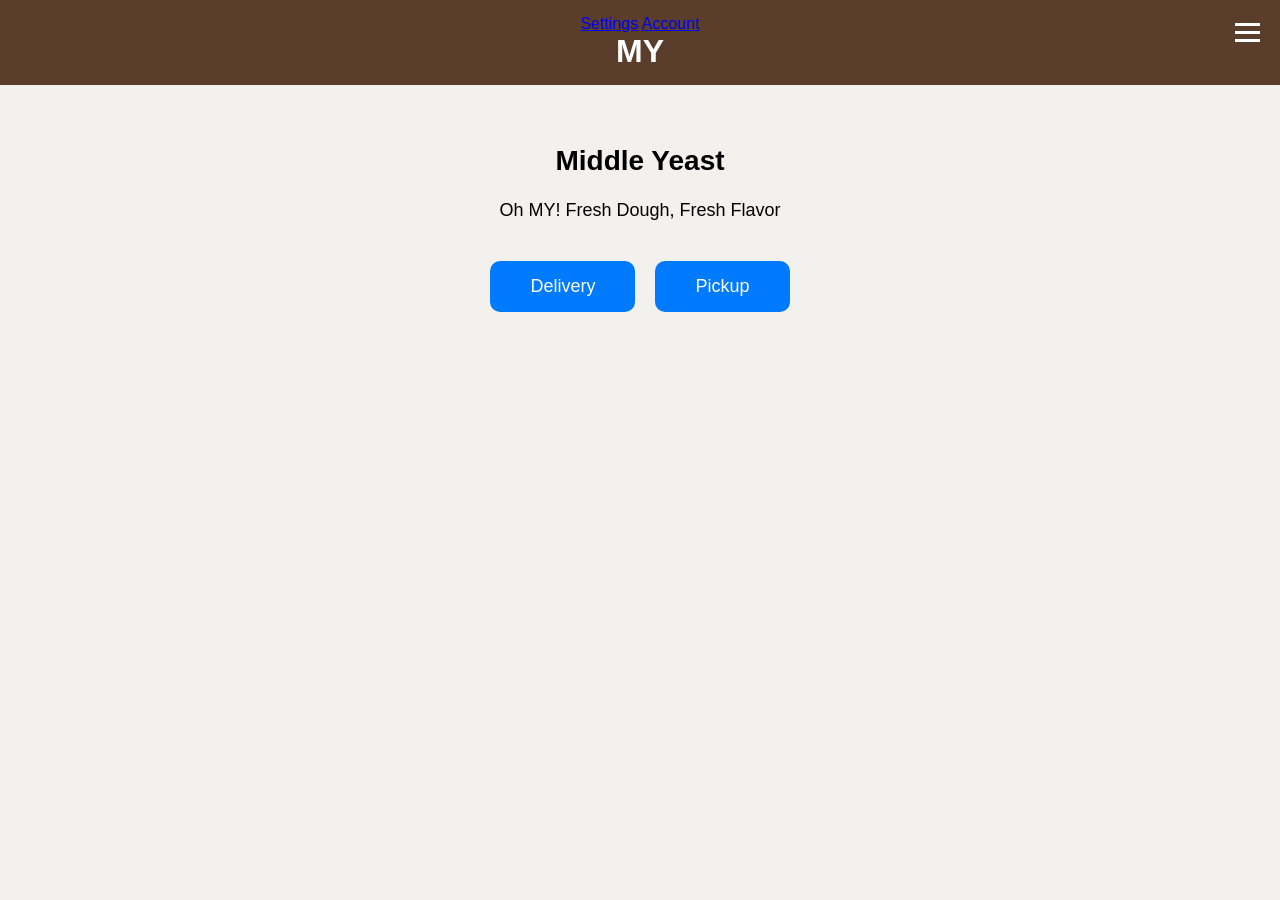
==== index.html @ b3fbe3a3 "Add navigation links for login, signup, and support" ====
<!DOCTYPE html>
<html>
<head>
  <title>MY</title>
  <link rel="stylesheet" href="style.css">
</head>
<body>

<header class="navbar">
  <div class="nav-left">
    <a href="#">Settings</a>
    <a href="#">Account</a>
  </div>

  <div class="nav-center">
    <h1>MY</h1>
  </div>

  <div class="nav-right">
    <div class="menu-icon" onclick="toggleMenu()">
      <div></div>
      <div></div>
      <div></div>
    </div>

    <div class="dropdown-menu" id="dropdownMenu">
      <a href="#">Customer Service</a>
      <a href="#">Log in</a>
      <a href="#">Sign up</a>
      <a href="#">Support</a>
      <a href="#">About</a>
    </div>
  </div>
</header>

<section class="hero">
  <h2>Middle Yeast</h2>
  <p>Oh MY! Fresh Dough, Fresh Flavor</p>

  <div class="order-options">
    <button class="blue-btn">Delivery</button>

    <div class="pickup-container">
      <button class="blue-btn" onclick="togglePickup()">Pickup</button>

      <div class="pickup-dropdown" id="pickupDropdown">
        <button onclick="showNow()">Now</button>
        <button onclick="showLater()">Later</button>

        <div id="calendarContainer" style="display:none;">
          <input type="date" id="datePicker">
        </div>
      </div>
    </div>
  </div>
</section>

<script src="script.js"></script>
</body>
</html>
---- style.css ----
body {
  margin: 0;
  font-family: Arial, sans-serif;
  background-color: #f3f1ee;
  text-align: center;
}

/* ===== NAVBAR ===== */
.navbar {
  background-color: #5a3e2b;
  color: white;
  padding: 15px;
  position: relative;
}

.nav-center h1 {
  margin: 0;
}

/* Hamburger */
.menu-icon {
  position: absolute;
  right: 20px;
  top: 18px;
  cursor: pointer;
}

.menu-icon div {
  width: 25px;
  height: 3px;
  background-color: white;
  margin: 5px 0;
}

/* Dropdown */
.dropdown-menu {
  display: none;
  position: absolute;
  right: 20px;
  top: 55px;
  background: white;
  border-radius: 8px;
  box-shadow: 0 4px 8px rgba(0,0,0,0.2);
  overflow: hidden;
}

.dropdown-menu a {
  display: block;
  padding: 10px 20px;
  text-decoration: none;
  color: black;
}

.dropdown-menu a:hover {
  background: #f0f0f0;
}

/* ===== HERO ===== */
.hero {
  margin-top: 60px;
}

.hero h2 {
  font-size: 28px;
}

.hero p {
  font-size: 18px;
  margin-bottom: 40px;
}

/* ===== BUTTONS ===== */
.order-options {
  display: flex;
  justify-content: center;
  gap: 20px;
}

.blue-btn {
  background-color: #007BFF;
  color: white;
  padding: 15px 40px;
  border: none;
  border-radius: 10px;
  font-size: 18px;
  cursor: pointer;
}

.blue-btn:hover {
  background-color: #0056b3;
}

/* Pickup Dropdown */
.pickup-container {
  position: relative;
}

.pickup-dropdown {
  display: none;
  position: absolute;
  top: 60px;
  background: white;
  padding: 10px;
  border-radius: 10px;
  box-shadow: 0 4px 10px rgba(0,0,0,0.2);
}

.pickup-dropdown button {
  display: block;
  width: 100%;
  margin-bottom: 5px;
  padding: 8px;
  border: none;
  background: #eee;
  border-radius: 6px;
  cursor: pointer;
}
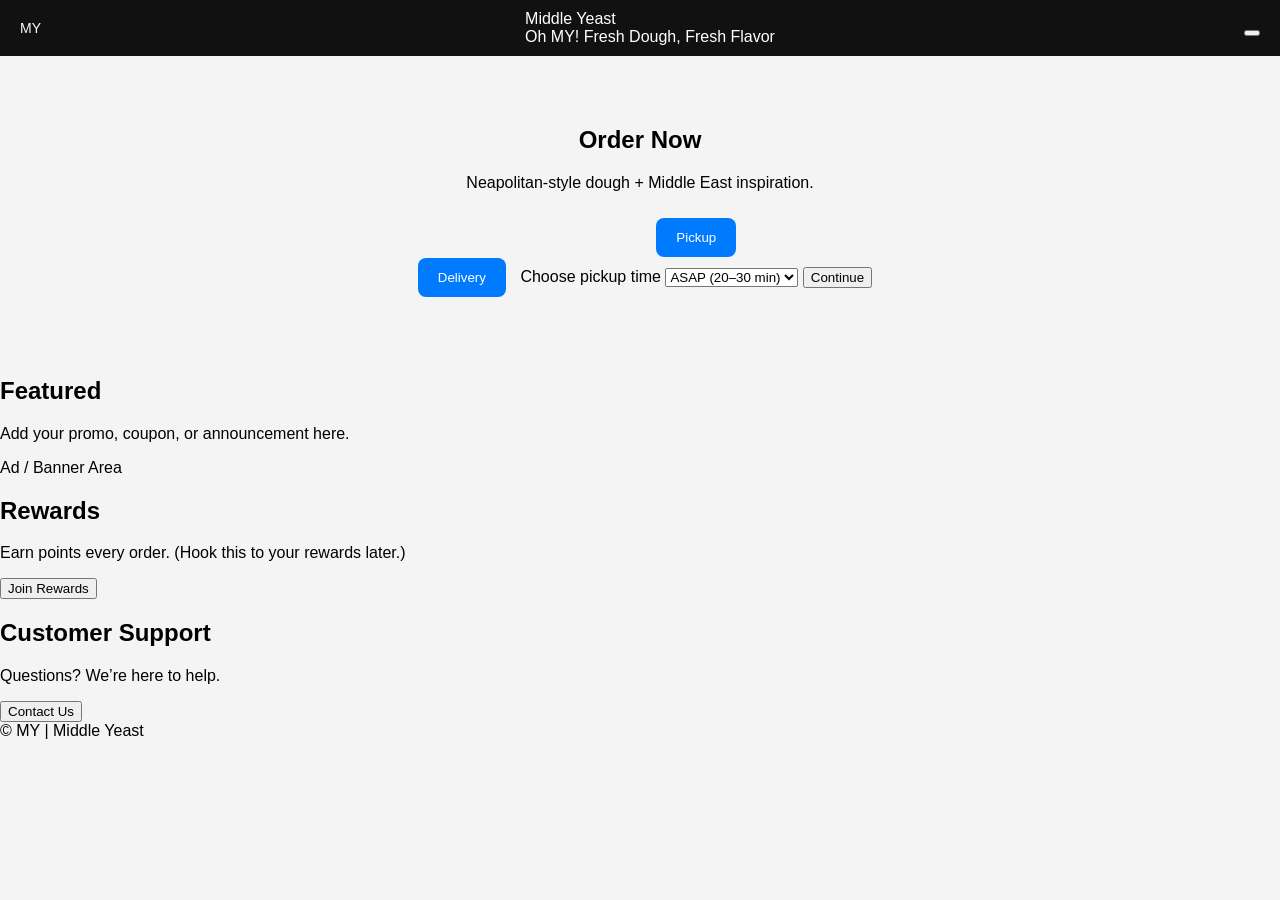
==== commit 0de95879: "Update index.html structure and content" ====
--- a/index.html
+++ b/index.html
@@ -1,59 +1,92 @@
 <!DOCTYPE html>
-<html>
+<html lang="en">
 <head>
-  <title>MY</title>
-  <link rel="stylesheet" href="style.css">
+  <meta charset="UTF-8" />
+  <meta name="viewport" content="width=device-width, initial-scale=1.0"/>
+  <title>MY | Middle Yeast</title>
+  <link rel="stylesheet" href="style.css" />
 </head>
 <body>
 
 <header class="navbar">
   <div class="nav-left">
-    <a href="#">Settings</a>
-    <a href="#">Account</a>
+    <a class="brand" href="#">
+      <span class="brand-mark">MY</span>
+    </a>
   </div>
 
   <div class="nav-center">
-    <h1>MY</h1>
+    <div class="brand-title">Middle Yeast</div>
+    <div class="brand-tagline">Oh MY! Fresh Dough, Fresh Flavor</div>
   </div>
 
   <div class="nav-right">
-    <div class="menu-icon" onclick="toggleMenu()">
-      <div></div>
-      <div></div>
-      <div></div>
-    </div>
+    <button class="icon-btn" aria-label="Open menu" onclick="toggleMenu()">
+      <span class="bar"></span><span class="bar"></span><span class="bar"></span>
+    </button>
 
     <div class="dropdown-menu" id="dropdownMenu">
-      <a href="#">Customer Service</a>
-      <a href="#">Log in</a>
-      <a href="#">Sign up</a>
-      <a href="#">Support</a>
-      <a href="#">About</a>
+      <a href="#rewards" onclick="closeMenu()">Rewards</a>
+      <a href="#support" onclick="closeMenu()">Customer Support</a>
+      <a href="#ads" onclick="closeMenu()">Ads</a>
+      <a href="#careers" onclick="closeMenu()">Careers</a>
     </div>
   </div>
 </header>
 
-<section class="hero">
-  <h2>Middle Yeast</h2>
-  <p>Oh MY! Fresh Dough, Fresh Flavor</p>
+<main class="container">
+  <section class="hero">
+    <h1>Order Now</h1>
+    <p>Neapolitan-style dough + Middle East inspiration.</p>
 
-  <div class="order-options">
-    <button class="blue-btn">Delivery</button>
+    <div class="order-options">
+      <button class="blue-btn" type="button">Delivery</button>
 
-    <div class="pickup-container">
-      <button class="blue-btn" onclick="togglePickup()">Pickup</button>
+      <div class="pickup-container">
+        <button class="blue-btn" type="button" onclick="togglePickup()">Pickup</button>
 
-      <div class="pickup-dropdown" id="pickupDropdown">
-        <button onclick="showNow()">Now</button>
-        <button onclick="showLater()">Later</button>
+        <div class="pickup-panel" id="pickupPanel">
+          <label class="field">
+            <span>Choose pickup time</span>
+            <select>
+              <option>ASAP (20–30 min)</option>
+              <option>In 45 min</option>
+              <option>In 1 hour</option>
+            </select>
+          </label>
 
-        <div id="calendarContainer" style="display:none;">
-          <input type="date" id="datePicker">
+          <button class="dark-btn" type="button">Continue</button>
         </div>
       </div>
     </div>
-  </div>
-</section>
+  </section>
+
+  <section class="ad-section" id="ads">
+    <div class="card">
+      <h2>Featured</h2>
+      <p>Add your promo, coupon, or announcement here.</p>
+      <div class="ad-placeholder">Ad / Banner Area</div>
+    </div>
+  </section>
+
+  <section class="info-grid">
+    <div class="card" id="rewards">
+      <h2>Rewards</h2>
+      <p>Earn points every order. (Hook this to your rewards later.)</p>
+      <button class="outline-btn" type="button">Join Rewards</button>
+    </div>
+
+    <div class="card" id="support">
+      <h2>Customer Support</h2>
+      <p>Questions? We’re here to help.</p>
+      <button class="outline-btn" type="button">Contact Us</button>
+    </div>
+  </section>
+
+  <footer class="footer">
+    <div>© <span id="year"></span> MY | Middle Yeast</div>
+  </footer>
+</main>
 
 <script src="script.js"></script>
 </body>
--- a/style.css
+++ b/style.css
@@ -1,117 +1,88 @@
 body {
   margin: 0;
   font-family: Arial, sans-serif;
-  background-color: #f3f1ee;
-  text-align: center;
+  background: #f4f4f4;
 }
 
-/* ===== NAVBAR ===== */
 .navbar {
-  background-color: #5a3e2b;
+  display: flex;
+  align-items: center;
+  justify-content: space-between;
+  background: #111;
   color: white;
-  padding: 15px;
-  position: relative;
+  padding: 10px 20px;
+}
+
+.nav-left a {
+  color: white;
+  text-decoration: none;
+  margin-right: 15px;
+  font-size: 14px;
 }
 
 .nav-center h1 {
   margin: 0;
 }
 
-/* Hamburger */
 .menu-icon {
-  position: absolute;
-  right: 20px;
-  top: 18px;
+  width: 25px;
   cursor: pointer;
 }
 
 .menu-icon div {
-  width: 25px;
   height: 3px;
-  background-color: white;
+  background: white;
   margin: 5px 0;
+  border-radius: 2px;
 }
 
-/* Dropdown */
 .dropdown-menu {
   display: none;
   position: absolute;
-  right: 20px;
+  right: 10px;
   top: 55px;
   background: white;
   border-radius: 8px;
-  box-shadow: 0 4px 8px rgba(0,0,0,0.2);
   overflow: hidden;
+  box-shadow: 0 2px 10px rgba(0,0,0,0.2);
 }
 
 .dropdown-menu a {
   display: block;
-  padding: 10px 20px;
+  padding: 12px 16px;
   text-decoration: none;
   color: black;
 }
 
 .dropdown-menu a:hover {
-  background: #f0f0f0;
+  background: #eee;
 }
 
-/* ===== HERO ===== */
 .hero {
-  margin-top: 60px;
-}
-
-.hero h2 {
-  font-size: 28px;
-}
-
-.hero p {
-  font-size: 18px;
-  margin-bottom: 40px;
-}
-
-/* ===== BUTTONS ===== */
-.order-options {
-  display: flex;
-  justify-content: center;
-  gap: 20px;
+  text-align: center;
+  padding: 50px 20px;
 }
 
 .blue-btn {
-  background-color: #007BFF;
+  background: #007bff;
   color: white;
-  padding: 15px 40px;
   border: none;
-  border-radius: 10px;
-  font-size: 18px;
+  padding: 12px 20px;
+  margin: 10px;
+  border-radius: 8px;
   cursor: pointer;
 }
 
-.blue-btn:hover {
-  background-color: #0056b3;
-}
-
-/* Pickup Dropdown */
 .pickup-container {
+  display: inline-block;
   position: relative;
 }
 
 .pickup-dropdown {
   display: none;
   position: absolute;
-  top: 60px;
   background: white;
   padding: 10px;
-  border-radius: 10px;
-  box-shadow: 0 4px 10px rgba(0,0,0,0.2);
+  border-radius: 8px;
+  box-shadow: 0 2px 10px rgba(0,0,0,0.2);
 }
-
-.pickup-dropdown button {
-  display: block;
-  width: 100%;
-  margin-bottom: 5px;
-  padding: 8px;
-  border: none;
-  background: #eee;
-  border-radius: 6px;
-  cursor: pointer;
-}
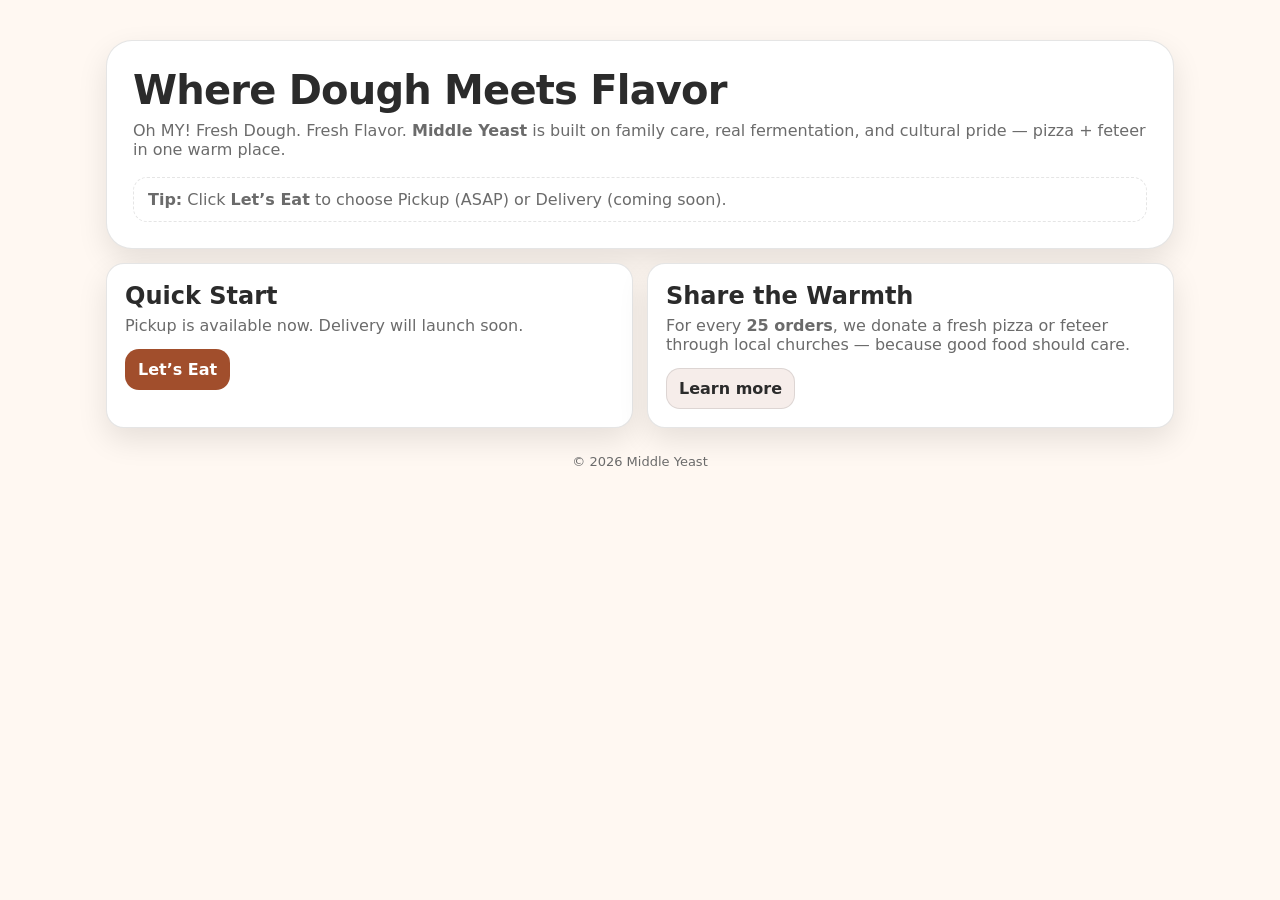
==== commit ddf2fa83: "Update title and restructure index.html layout" ====
--- a/index.html
+++ b/index.html
@@ -3,91 +3,39 @@
 <head>
   <meta charset="UTF-8" />
   <meta name="viewport" content="width=device-width, initial-scale=1.0"/>
-  <title>MY | Middle Yeast</title>
+  <title>Oh MY! | Middle Yeast</title>
   <link rel="stylesheet" href="style.css" />
+  <script src="site-config.js"></script>
 </head>
 <body>
+  <div id="siteHeader"></div>
 
-<header class="navbar">
-  <div class="nav-left">
-    <a class="brand" href="#">
-      <span class="brand-mark">MY</span>
-    </a>
-  </div>
+  <main class="container">
+    <section class="hero">
+      <h1>Where Dough Meets Flavor</h1>
+      <p>Oh MY! Fresh Dough. Fresh Flavor. <strong>Middle Yeast</strong> is built on family care, real fermentation, and cultural pride — pizza + feteer in one warm place.</p>
+      <div class="notice"><strong>Tip:</strong> Click <strong>Let’s Eat</strong> to choose Pickup (ASAP) or Delivery (coming soon).</div>
+    </section>
 
-  <div class="nav-center">
-    <div class="brand-title">Middle Yeast</div>
-    <div class="brand-tagline">Oh MY! Fresh Dough, Fresh Flavor</div>
-  </div>
+    <section class="cards">
+      <div class="card">
+        <h2>Quick Start</h2>
+        <p>Pickup is available now. Delivery will launch soon.</p>
+        <a class="btn primary" href="order.html">Let’s Eat</a>
+      </div>
 
-  <div class="nav-right">
-    <button class="icon-btn" aria-label="Open menu" onclick="toggleMenu()">
-      <span class="bar"></span><span class="bar"></span><span class="bar"></span>
-    </button>
+      <div class="card">
+        <h2>Share the Warmth</h2>
+        <p>For every <strong>25 orders</strong>, we donate a fresh pizza or feteer through local churches — because good food should care.</p>
+        <a class="btn" href="warmth.html">Learn more</a>
+      </div>
+    </section>
 
-    <div class="dropdown-menu" id="dropdownMenu">
-      <a href="#rewards" onclick="closeMenu()">Rewards</a>
-      <a href="#support" onclick="closeMenu()">Customer Support</a>
-      <a href="#ads" onclick="closeMenu()">Ads</a>
-      <a href="#careers" onclick="closeMenu()">Careers</a>
-    </div>
-  </div>
-</header>
+    <div class="footer">© <span id="year"></span> Middle Yeast</div>
+  </main>
 
-<main class="container">
-  <section class="hero">
-    <h1>Order Now</h1>
-    <p>Neapolitan-style dough + Middle East inspiration.</p>
-
-    <div class="order-options">
-      <button class="blue-btn" type="button">Delivery</button>
-
-      <div class="pickup-container">
-        <button class="blue-btn" type="button" onclick="togglePickup()">Pickup</button>
-
-        <div class="pickup-panel" id="pickupPanel">
-          <label class="field">
-            <span>Choose pickup time</span>
-            <select>
-              <option>ASAP (20–30 min)</option>
-              <option>In 45 min</option>
-              <option>In 1 hour</option>
-            </select>
-          </label>
-
-          <button class="dark-btn" type="button">Continue</button>
-        </div>
-      </div>
-    </div>
-  </section>
-
-  <section class="ad-section" id="ads">
-    <div class="card">
-      <h2>Featured</h2>
-      <p>Add your promo, coupon, or announcement here.</p>
-      <div class="ad-placeholder">Ad / Banner Area</div>
-    </div>
-  </section>
-
-  <section class="info-grid">
-    <div class="card" id="rewards">
-      <h2>Rewards</h2>
-      <p>Earn points every order. (Hook this to your rewards later.)</p>
-      <button class="outline-btn" type="button">Join Rewards</button>
-    </div>
-
-    <div class="card" id="support">
-      <h2>Customer Support</h2>
-      <p>Questions? We’re here to help.</p>
-      <button class="outline-btn" type="button">Contact Us</button>
-    </div>
-  </section>
-
-  <footer class="footer">
-    <div>© <span id="year"></span> MY | Middle Yeast</div>
-  </footer>
-</main>
-
-<script src="script.js"></script>
+  <script src="app.js"></script>
+  <script src="header.js"></script>
+  <script>document.getElementById("year").textContent = new Date().getFullYear();</script>
 </body>
 </html>
--- a/style.css
+++ b/style.css
@@ -1,88 +1,239 @@
-body {
-  margin: 0;
-  font-family: Arial, sans-serif;
-  background: #f4f4f4;
-}
-
-.navbar {
-  display: flex;
-  align-items: center;
-  justify-content: space-between;
-  background: #111;
+:root{
+  --bg:#FFF8F2;
+  --brand:#A14E2C;
+  --text:#2B2B2B;
+  --muted:#6B6B6B;
+  --border:rgba(43,43,43,0.12);
+  --shadow: 0 12px 30px rgba(0,0,0,0.10);
+  --radius: 18px;
+}
+
+*{ box-sizing:border-box; }
+body{
+  margin:0;
+  font-family: system-ui, -apple-system, Segoe UI, Roboto, Arial, sans-serif;
+  background: var(--bg);
+  color: var(--text);
+}
+a{ color:inherit; text-decoration:none; }
+
+.container{
+  max-width: 1100px;
+  margin: 0 auto;
+  padding: 22px 16px 60px;
+}
+
+/* ===== Header ===== */
+.header{
+  position: sticky;
+  top: 0;
+  z-index: 50;
+  background: color-mix(in srgb, var(--bg) 86%, white 14%);
+  border-bottom: 1px solid var(--border);
+  backdrop-filter: blur(10px);
+}
+
+.header-inner{
+  display:flex;
+  align-items:center;
+  justify-content:space-between;
+  gap: 14px;
+  max-width: 1100px;
+  margin: 0 auto;
+  padding: 10px 16px;
+}
+
+.brand-left{ display:flex; align-items:center; gap: 12px; min-width: 180px; }
+.logo-wrap{
+  width: 54px; height: 54px;
+  border-radius: 16px;
+  overflow:hidden;
+  border: 1px solid var(--border);
+  background: white;
+  box-shadow: var(--shadow);
+}
+.logo-wrap img{ width:100%; height:100%; object-fit: cover; display:block; }
+
+.brand-center{ text-align:center; line-height:1.05; flex: 1; padding: 2px 6px; }
+
+.brand-name{
+  font-weight: 900;
+  font-size: 28px;
+  color: var(--brand);
+  letter-spacing: -0.4px;
+}
+.brand-slogan{
+  margin-top: 4px;
+  font-weight: 650;
+  font-size: 14px;
+  color: var(--text);
+  letter-spacing: 0.3px;
+}
+.business-name{
+  margin-top: 3px;
+  font-size: 12px;
+  color: var(--muted);
+  letter-spacing: 0.5px;
+}
+
+.brand-right{
+  display:flex;
+  align-items:center;
+  gap: 10px;
+  min-width: 180px;
+  justify-content:flex-end;
+}
+
+.icon-btn{
+  width: 44px; height: 44px;
+  border-radius: 14px;
+  border: 1px solid var(--border);
+  background: white;
+  box-shadow: var(--shadow);
+  cursor:pointer;
+  display:flex;
+  align-items:center;
+  justify-content:center;
+  position:relative;
+  transition: transform 160ms ease, box-shadow 160ms ease;
+}
+.icon-btn:hover{ transform: translateY(-1px); box-shadow: 0 14px 34px rgba(0,0,0,0.12); }
+.icon-btn:active{ transform: translateY(0px) scale(0.98); }
+
+.cart-badge{
+  position:absolute;
+  top:-6px; right:-6px;
+  min-width: 18px; height: 18px;
+  padding: 0 5px;
+  border-radius: 999px;
+  background: var(--brand);
   color: white;
-  padding: 10px 20px;
-}
-
-.nav-left a {
+  font-size: 11px;
+  font-weight: 900;
+  display:flex;
+  align-items:center;
+  justify-content:center;
+  border: 2px solid var(--bg);
+}
+
+.order-btn{
+  border: none;
+  cursor:pointer;
+  padding: 12px 14px;
+  border-radius: 999px;
+  background: var(--brand);
   color: white;
-  text-decoration: none;
-  margin-right: 15px;
-  font-size: 14px;
-}
-
-.nav-center h1 {
-  margin: 0;
-}
-
-.menu-icon {
-  width: 25px;
-  cursor: pointer;
-}
-
-.menu-icon div {
-  height: 3px;
-  background: white;
-  margin: 5px 0;
-  border-radius: 2px;
-}
-
-.dropdown-menu {
-  display: none;
-  position: absolute;
-  right: 10px;
-  top: 55px;
-  background: white;
-  border-radius: 8px;
-  overflow: hidden;
-  box-shadow: 0 2px 10px rgba(0,0,0,0.2);
-}
-
-.dropdown-menu a {
-  display: block;
-  padding: 12px 16px;
-  text-decoration: none;
-  color: black;
-}
-
-.dropdown-menu a:hover {
-  background: #eee;
-}
-
-.hero {
-  text-align: center;
-  padding: 50px 20px;
-}
-
-.blue-btn {
-  background: #007bff;
-  color: white;
-  border: none;
-  padding: 12px 20px;
-  margin: 10px;
-  border-radius: 8px;
-  cursor: pointer;
-}
-
-.pickup-container {
-  display: inline-block;
+  font-weight: 900;
+  letter-spacing: 0.2px;
+  box-shadow: var(--shadow);
+  transition: transform 160ms ease, filter 160ms ease, box-shadow 160ms ease;
   position: relative;
 }
-
-.pickup-dropdown {
-  display: none;
-  position: absolute;
-  background: white;
-  padding: 10px;
-  border-radius: 8px;
-  box-shadow: 0 2px 10px rgba(0,0,0,0.2);
-}
+.order-btn:hover{ filter: brightness(0.96); transform: translateY(-1px); box-shadow: 0 16px 36px rgba(0,0,0,0.14); }
+.order-btn:active{ transform: translateY(0px) scale(0.99); }
+
+/* subtle glow */
+.order-btn::after{
+  content:"";
+  position:absolute;
+  inset:-2px;
+  border-radius: 999px;
+  background: radial-gradient(circle at 30% 30%, rgba(161,78,44,0.35), transparent 55%),
+              radial-gradient(circle at 70% 50%, rgba(161,78,44,0.22), transparent 60%);
+  opacity: 0;
+  transition: opacity 180ms ease;
+  pointer-events:none;
+}
+.order-btn:hover::after{ opacity: 1; }
+
+.hamburger{ display:flex; flex-direction:column; gap: 4px; }
+.hamburger span{ width: 18px; height: 2px; background: var(--text); border-radius: 2px; }
+
+/* dropdown */
+.dropdown{ position: relative; }
+.dropdown-menu{
+  position:absolute;
+  right:0;
+  top: 54px;
+  width: 240px;
+  background: white;
+  border: 1px solid var(--border);
+  border-radius: 16px;
+  box-shadow: var(--shadow);
+  padding: 8px;
+  display:none;
+}
+.dropdown-menu.show{ display:block; }
+.dropdown-menu a{
+  display:block;
+  padding: 10px 12px;
+  border-radius: 12px;
+  font-weight: 700;
+}
+.dropdown-menu a:hover{
+  background: color-mix(in srgb, var(--brand) 12%, white 88%);
+}
+
+/* ===== Sections ===== */
+.hero{
+  margin-top: 18px;
+  padding: 26px;
+  border: 1px solid var(--border);
+  border-radius: calc(var(--radius) + 8px);
+  background: white;
+  box-shadow: var(--shadow);
+}
+.hero h1{ margin: 0 0 8px; font-size: 40px; letter-spacing: -0.8px; }
+.hero p{ margin: 0 0 18px; color: var(--muted); }
+
+.cards{
+  margin-top: 14px;
+  display:grid;
+  grid-template-columns: repeat(2, minmax(0,1fr));
+  gap: 14px;
+}
+.card{
+  padding: 18px;
+  border: 1px solid var(--border);
+  border-radius: var(--radius);
+  background: white;
+  box-shadow: var(--shadow);
+}
+.card h2{ margin:0 0 6px; }
+.card p{ margin:0 0 14px; color: var(--muted); }
+.btn{
+  display:inline-flex;
+  align-items:center;
+  justify-content:center;
+  gap: 8px;
+  border: 1px solid var(--border);
+  background: color-mix(in srgb, var(--brand) 10%, white 90%);
+  font-weight: 900;
+  padding: 10px 12px;
+  border-radius: 14px;
+  cursor:pointer;
+}
+.btn.primary{ background: var(--brand); color:white; border-color: transparent; }
+.btn:hover{ filter: brightness(0.98); }
+
+.notice{
+  margin-top: 12px;
+  padding: 12px 14px;
+  border-radius: 14px;
+  border: 1px dashed var(--border);
+  color: var(--muted);
+}
+
+.footer{
+  margin-top: 26px;
+  text-align:center;
+  color: var(--muted);
+  font-size: 13px;
+}
+
+@media (max-width: 800px){
+  .brand-center{ text-align:left; }
+  .brand-name{ font-size: 24px; }
+  .brand-left, .brand-right{ min-width: auto; }
+  .cards{ grid-template-columns: 1fr; }
+}
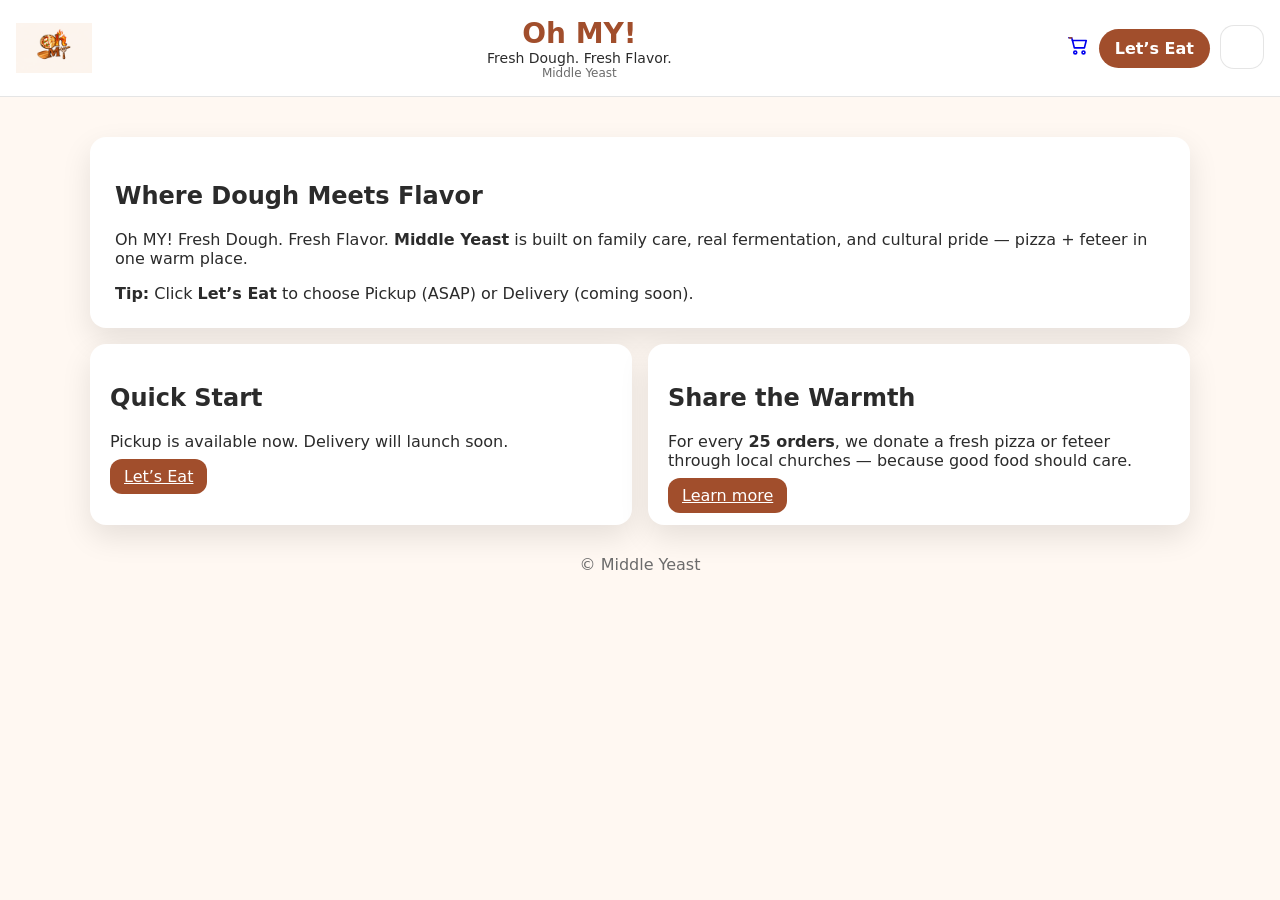
==== commit 36e30bd6: "Replace script tags and update year script" ====
--- a/index.html
+++ b/index.html
@@ -34,8 +34,8 @@
     <div class="footer">© <span id="year"></span> Middle Yeast</div>
   </main>
 
-  <script src="app.js"></script>
-  <script src="header.js"></script>
-  <script>document.getElementById("year").textContent = new Date().getFullYear();</script>
+<script src="site-config.js"></script>
+<script src="app.js"></script>
+<script src="header.js"></script>
 </body>
 </html>
--- a/style.css
+++ b/style.css
@@ -5,152 +5,136 @@
   --muted:#6B6B6B;
   --border:rgba(43,43,43,0.12);
   --shadow: 0 12px 30px rgba(0,0,0,0.10);
-  --radius: 18px;
 }
 
-*{ box-sizing:border-box; }
 body{
   margin:0;
-  font-family: system-ui, -apple-system, Segoe UI, Roboto, Arial, sans-serif;
+  font-family: system-ui, Segoe UI, Arial, sans-serif;
   background: var(--bg);
   color: var(--text);
 }
-a{ color:inherit; text-decoration:none; }
 
 .container{
   max-width: 1100px;
-  margin: 0 auto;
-  padding: 22px 16px 60px;
+  margin: auto;
+  padding: 20px;
 }
 
-/* ===== Header ===== */
+/* HEADER */
 .header{
   position: sticky;
-  top: 0;
-  z-index: 50;
-  background: color-mix(in srgb, var(--bg) 86%, white 14%);
-  border-bottom: 1px solid var(--border);
-  backdrop-filter: blur(10px);
+  top:0;
+  background: white;
+  border-bottom:1px solid var(--border);
 }
 
 .header-inner{
   display:flex;
   align-items:center;
   justify-content:space-between;
-  gap: 14px;
-  max-width: 1100px;
-  margin: 0 auto;
-  padding: 10px 16px;
+  padding:10px 16px;
 }
 
-.brand-left{ display:flex; align-items:center; gap: 12px; min-width: 180px; }
+/* LOGO (bigger + no frame) */
 .logo-wrap{
-  width: 54px; height: 54px;
-  border-radius: 16px;
-  overflow:hidden;
-  border: 1px solid var(--border);
-  background: white;
-  box-shadow: var(--shadow);
+  width: 76px;
+  height: 76px;
+  display:flex;
+  align-items:center;
+  justify-content:center;
 }
-.logo-wrap img{ width:100%; height:100%; object-fit: cover; display:block; }
 
-.brand-center{ text-align:center; line-height:1.05; flex: 1; padding: 2px 6px; }
+.logo-wrap img{
+  width:100%;
+  height:100%;
+  object-fit:contain;
+}
+
+/* BRAND TEXT */
+.brand-center{
+  text-align:center;
+  flex:1;
+}
 
 .brand-name{
-  font-weight: 900;
-  font-size: 28px;
-  color: var(--brand);
-  letter-spacing: -0.4px;
-}
-.brand-slogan{
-  margin-top: 4px;
-  font-weight: 650;
-  font-size: 14px;
-  color: var(--text);
-  letter-spacing: 0.3px;
-}
-.business-name{
-  margin-top: 3px;
-  font-size: 12px;
-  color: var(--muted);
-  letter-spacing: 0.5px;
+  font-size:28px;
+  font-weight:900;
+  color:var(--brand);
 }
 
+.brand-slogan{
+  font-size:14px;
+}
+
+.business-name{
+  font-size:12px;
+  color:var(--muted);
+}
+
+/* BUTTON */
+.order-btn{
+  background:var(--brand);
+  color:white;
+  padding:10px 16px;
+  border-radius:30px;
+  font-weight:bold;
+  border:none;
+  cursor:pointer;
+}
+
+/* HERO */
+.hero{
+  background:white;
+  padding:25px;
+  border-radius:16px;
+  box-shadow:var(--shadow);
+  margin-top:20px;
+}
+
+/* CARDS */
+.cards{
+  display:grid;
+  grid-template-columns:1fr 1fr;
+  gap:16px;
+  margin-top:16px;
+}
+
+.card{
+  background:white;
+  padding:20px;
+  border-radius:16px;
+  box-shadow:var(--shadow);
+}
+
+.btn{
+  background:var(--brand);
+  color:white;
+  padding:8px 14px;
+  border-radius:12px;
+  border:none;
+  cursor:pointer;
+}
+
+.footer{
+  text-align:center;
+  margin-top:30px;
+  color:var(--muted);
+}
+/* ===== RIGHT SIDE HEADER FIX + DROPDOWN MENU ===== */
+
+/* Make the right side align nicely */
 .brand-right{
   display:flex;
   align-items:center;
   gap: 10px;
-  min-width: 180px;
   justify-content:flex-end;
 }
 
-.icon-btn{
-  width: 44px; height: 44px;
-  border-radius: 14px;
-  border: 1px solid var(--border);
-  background: white;
-  box-shadow: var(--shadow);
-  cursor:pointer;
-  display:flex;
-  align-items:center;
-  justify-content:center;
-  position:relative;
-  transition: transform 160ms ease, box-shadow 160ms ease;
-}
-.icon-btn:hover{ transform: translateY(-1px); box-shadow: 0 14px 34px rgba(0,0,0,0.12); }
-.icon-btn:active{ transform: translateY(0px) scale(0.98); }
-
-.cart-badge{
-  position:absolute;
-  top:-6px; right:-6px;
-  min-width: 18px; height: 18px;
-  padding: 0 5px;
-  border-radius: 999px;
-  background: var(--brand);
-  color: white;
-  font-size: 11px;
-  font-weight: 900;
-  display:flex;
-  align-items:center;
-  justify-content:center;
-  border: 2px solid var(--bg);
+/* Hide the dropdown links until menu button is clicked */
+.dropdown{
+  position: relative;
 }
 
-.order-btn{
-  border: none;
-  cursor:pointer;
-  padding: 12px 14px;
-  border-radius: 999px;
-  background: var(--brand);
-  color: white;
-  font-weight: 900;
-  letter-spacing: 0.2px;
-  box-shadow: var(--shadow);
-  transition: transform 160ms ease, filter 160ms ease, box-shadow 160ms ease;
-  position: relative;
-}
-.order-btn:hover{ filter: brightness(0.96); transform: translateY(-1px); box-shadow: 0 16px 36px rgba(0,0,0,0.14); }
-.order-btn:active{ transform: translateY(0px) scale(0.99); }
-
-/* subtle glow */
-.order-btn::after{
-  content:"";
-  position:absolute;
-  inset:-2px;
-  border-radius: 999px;
-  background: radial-gradient(circle at 30% 30%, rgba(161,78,44,0.35), transparent 55%),
-              radial-gradient(circle at 70% 50%, rgba(161,78,44,0.22), transparent 60%);
-  opacity: 0;
-  transition: opacity 180ms ease;
-  pointer-events:none;
-}
-.order-btn:hover::after{ opacity: 1; }
-
-.hamburger{ display:flex; flex-direction:column; gap: 4px; }
-.hamburger span{ width: 18px; height: 2px; background: var(--text); border-radius: 2px; }
-
-/* dropdown */
-.dropdown{ position: relative; }
 .dropdown-menu{
   position:absolute;
   right:0;
@@ -161,79 +145,38 @@
   border-radius: 16px;
   box-shadow: var(--shadow);
   padding: 8px;
-  display:none;
+  display:none;             /* ✅ hides links */
+  z-index: 999;
 }
-.dropdown-menu.show{ display:block; }
+
+.dropdown-menu.show{
+  display:block;            /* ✅ shows when clicked */
+}
+
 .dropdown-menu a{
   display:block;
   padding: 10px 12px;
   border-radius: 12px;
   font-weight: 700;
-}
-.dropdown-menu a:hover{
-  background: color-mix(in srgb, var(--brand) 12%, white 88%);
+  text-decoration:none;
+  color: var(--text);
 }
 
-/* ===== Sections ===== */
-.hero{
-  margin-top: 18px;
-  padding: 26px;
+.dropdown-menu a:hover{
+  background: rgba(161,78,44,0.12);
+}
+
+/* Style the menu icon button */
+#menuBtn{
   border: 1px solid var(--border);
-  border-radius: calc(var(--radius) + 8px);
   background: white;
-  box-shadow: var(--shadow);
-}
-.hero h1{ margin: 0 0 8px; font-size: 40px; letter-spacing: -0.8px; }
-.hero p{ margin: 0 0 18px; color: var(--muted); }
-
-.cards{
-  margin-top: 14px;
-  display:grid;
-  grid-template-columns: repeat(2, minmax(0,1fr));
-  gap: 14px;
-}
-.card{
-  padding: 18px;
-  border: 1px solid var(--border);
-  border-radius: var(--radius);
-  background: white;
-  box-shadow: var(--shadow);
-}
-.card h2{ margin:0 0 6px; }
-.card p{ margin:0 0 14px; color: var(--muted); }
-.btn{
-  display:inline-flex;
-  align-items:center;
-  justify-content:center;
-  gap: 8px;
-  border: 1px solid var(--border);
-  background: color-mix(in srgb, var(--brand) 10%, white 90%);
-  font-weight: 900;
-  padding: 10px 12px;
   border-radius: 14px;
+  width: 44px;
+  height: 44px;
   cursor:pointer;
 }
-.btn.primary{ background: var(--brand); color:white; border-color: transparent; }
-.btn:hover{ filter: brightness(0.98); }
 
-.notice{
-  margin-top: 12px;
-  padding: 12px 14px;
-  border-radius: 14px;
-  border: 1px dashed var(--border);
-  color: var(--muted);
+/* Remove ugly default link underline in header area */
+.header a{
+  text-decoration:none;
 }
-
-.footer{
-  margin-top: 26px;
-  text-align:center;
-  color: var(--muted);
-  font-size: 13px;
-}
-
-@media (max-width: 800px){
-  .brand-center{ text-align:left; }
-  .brand-name{ font-size: 24px; }
-  .brand-left, .brand-right{ min-width: auto; }
-  .cards{ grid-template-columns: 1fr; }
-}
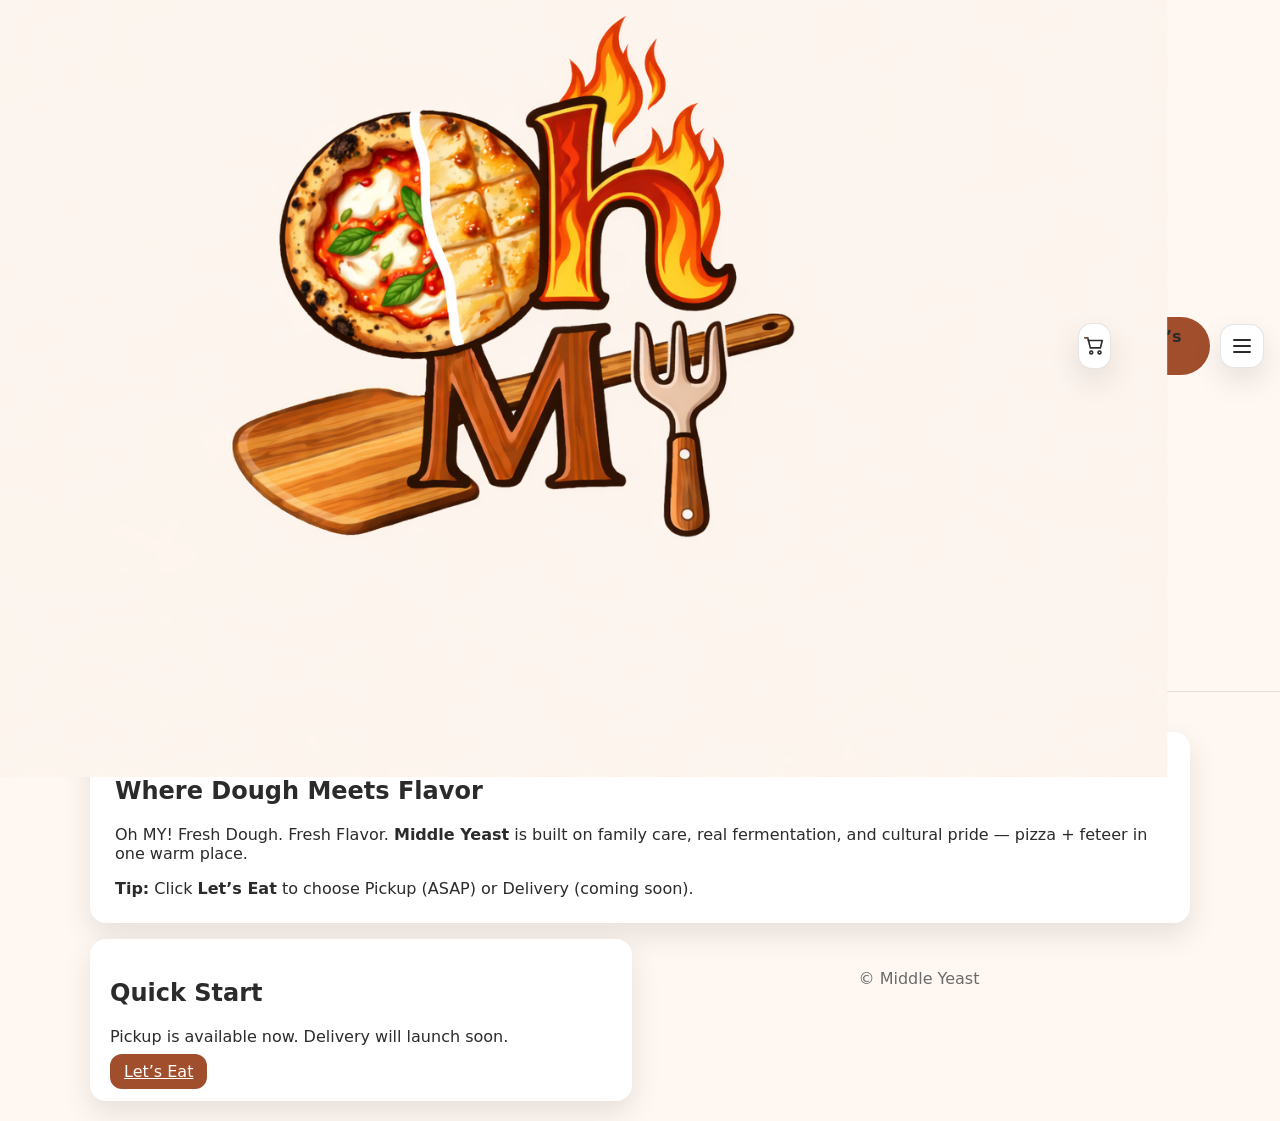
==== commit 8426a493: "Remove 'Share the Warmth' section from index.html Removed the 'Share the Warmth' section from the ma" ====
--- a/index.html
+++ b/index.html
@@ -23,14 +23,6 @@
         <p>Pickup is available now. Delivery will launch soon.</p>
         <a class="btn primary" href="order.html">Let’s Eat</a>
       </div>
-
-      <div class="card">
-        <h2>Share the Warmth</h2>
-        <p>For every <strong>25 orders</strong>, we donate a fresh pizza or feteer through local churches — because good food should care.</p>
-        <a class="btn" href="warmth.html">Learn more</a>
-      </div>
-    </section>
-
     <div class="footer">© <span id="year"></span> Middle Yeast</div>
   </main>
 
--- a/style.css
+++ b/style.css
@@ -22,9 +22,7 @@
 
 /* HEADER */
 .header{
-  position: sticky;
-  top:0;
-  background: white;
+  background: var(--bg);   /* ✅ match page background */
   border-bottom:1px solid var(--border);
 }
 
@@ -35,15 +33,13 @@
   padding:10px 16px;
 }
 
-/* LOGO (bigger + no frame) */
-.logo-wrap{
-  width: 76px;
-  height: 76px;
-  display:flex;
-  align-items:center;
-  justify-content:center;
-}
-
+.logo-wrap img{
+  width:100%;
+  height:100%;
+  object-fit: contain;
+  transform: scale(1.3);   /* ✅ zoom in to remove empty space */
+  transform-origin: center;
+}
 .logo-wrap img{
   width:100%;
   height:100%;
@@ -180,3 +176,60 @@
 .header a{
   text-decoration:none;
 }
+/* ===== ICON BUTTONS (Cart + Menu) ===== */
+.icon-btn{
+  width: 44px;
+  height: 44px;
+  border-radius: 14px;
+  border: 1px solid var(--border);
+  background: white;
+  cursor:pointer;
+  display:flex;
+  align-items:center;
+  justify-content:center;
+  position:relative;
+  box-shadow: var(--shadow);
+}
+
+.icon-btn:hover{
+  transform: translateY(-1px);
+}
+
+.hamburger{
+  display:flex;
+  flex-direction:column;
+  gap: 4px;
+}
+
+.hamburger span{
+  width: 18px;
+  height: 2px;
+  background: var(--text);
+  border-radius: 2px;
+  display:block;
+}
+
+/* Cart badge */
+.cart-badge{
+  position:absolute;
+  top:-6px;
+  right:-6px;
+  min-width: 18px;
+  height: 18px;
+  padding: 0 5px;
+  border-radius: 999px;
+  background: var(--brand);
+  color: white;
+  font-size: 11px;
+  font-weight: 900;
+  display:flex;
+  align-items:center;
+  justify-content:center;
+  border: 2px solid var(--bg);
+}
+
+/* Make header links not look like default blue */
+.header a{
+  color: inherit;
+  text-decoration:none;
+}
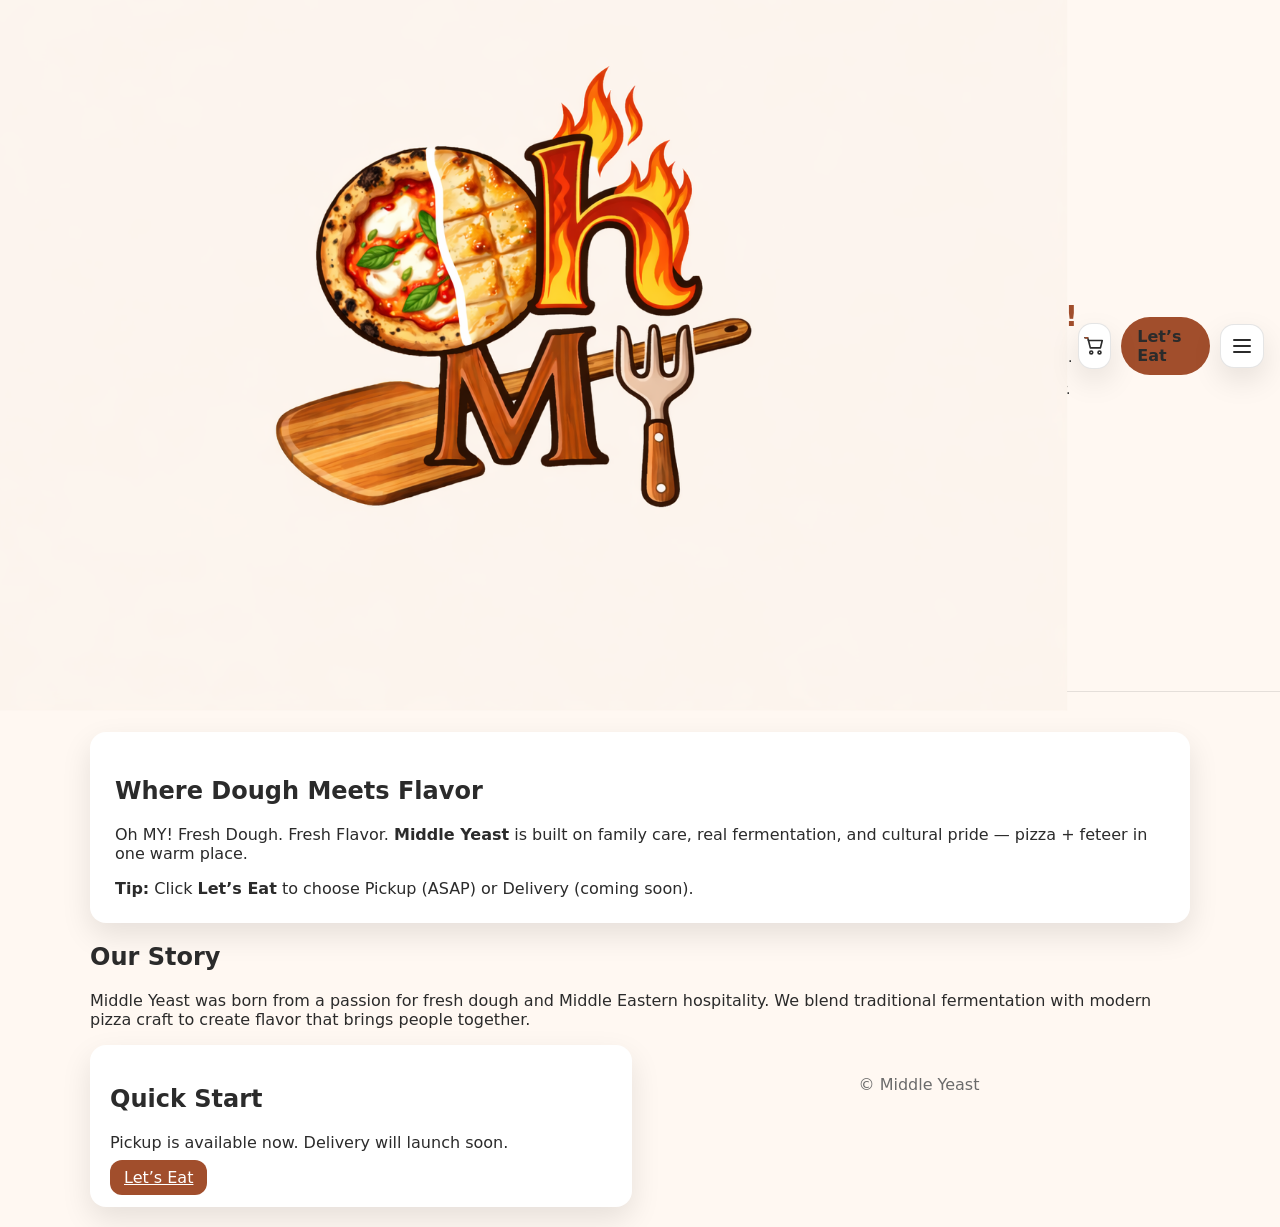
==== commit 0758f003: "Add 'Our Story' section to index.html Added a new section about the story of Middle Yeast." ====
--- a/index.html
+++ b/index.html
@@ -17,6 +17,14 @@
       <div class="notice"><strong>Tip:</strong> Click <strong>Let’s Eat</strong> to choose Pickup (ASAP) or Delivery (coming soon).</div>
     </section>
 
+    <section class="story">
+  <h2>Our Story</h2>
+  <p>
+    Middle Yeast was born from a passion for fresh dough and Middle Eastern hospitality.
+    We blend traditional fermentation with modern pizza craft to create flavor that brings people together.
+  </p>
+</section>
+  
     <section class="cards">
       <div class="card">
         <h2>Quick Start</h2>
--- a/style.css
+++ b/style.css
@@ -37,7 +37,7 @@
   width:100%;
   height:100%;
   object-fit: contain;
-  transform: scale(1.3);   /* ✅ zoom in to remove empty space */
+  transform: scale(1.1);   /* ✅ zoom in to remove empty space */
   transform-origin: center;
 }
 .logo-wrap img{
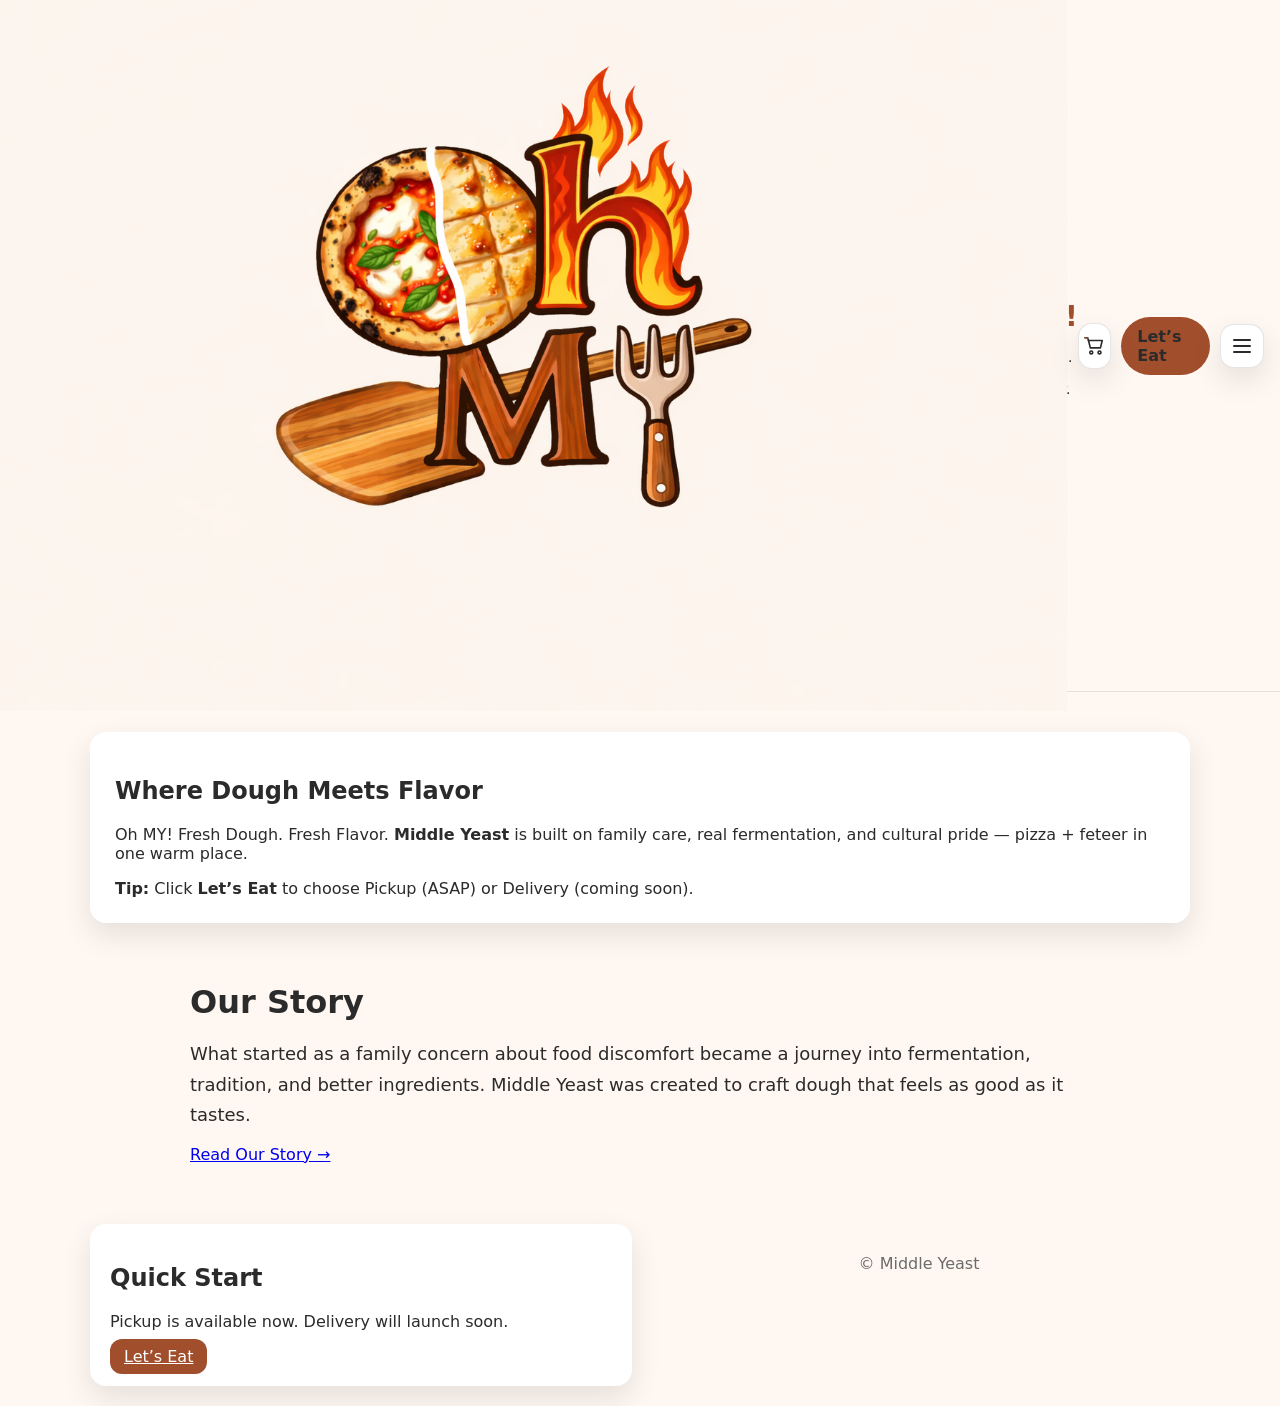
==== commit 073a5222: "Revise story section content in index.html Updated the story section to enhance the narrative." ====
--- a/index.html
+++ b/index.html
@@ -17,12 +17,14 @@
       <div class="notice"><strong>Tip:</strong> Click <strong>Let’s Eat</strong> to choose Pickup (ASAP) or Delivery (coming soon).</div>
     </section>
 
-    <section class="story">
+   <section class="story">
   <h2>Our Story</h2>
   <p>
-    Middle Yeast was born from a passion for fresh dough and Middle Eastern hospitality.
-    We blend traditional fermentation with modern pizza craft to create flavor that brings people together.
+    What started as a family concern about food discomfort became a journey
+    into fermentation, tradition, and better ingredients.
+    Middle Yeast was created to craft dough that feels as good as it tastes.
   </p>
+  <a href="story.html">Read Our Story →</a>
 </section>
   
     <section class="cards">
--- a/style.css
+++ b/style.css
@@ -233,3 +233,20 @@
   color: inherit;
   text-decoration:none;
 }
+
+.story, .story-page{
+  max-width: 900px;
+  margin: 60px auto;
+  padding: 0 20px;
+}
+
+.story h2, .story-page h2{
+  font-size: 32px;
+  margin-bottom: 16px;
+}
+
+.story p, .story-page p{
+  font-size: 18px;
+  line-height: 1.7;
+  margin-bottom: 14px;
+}
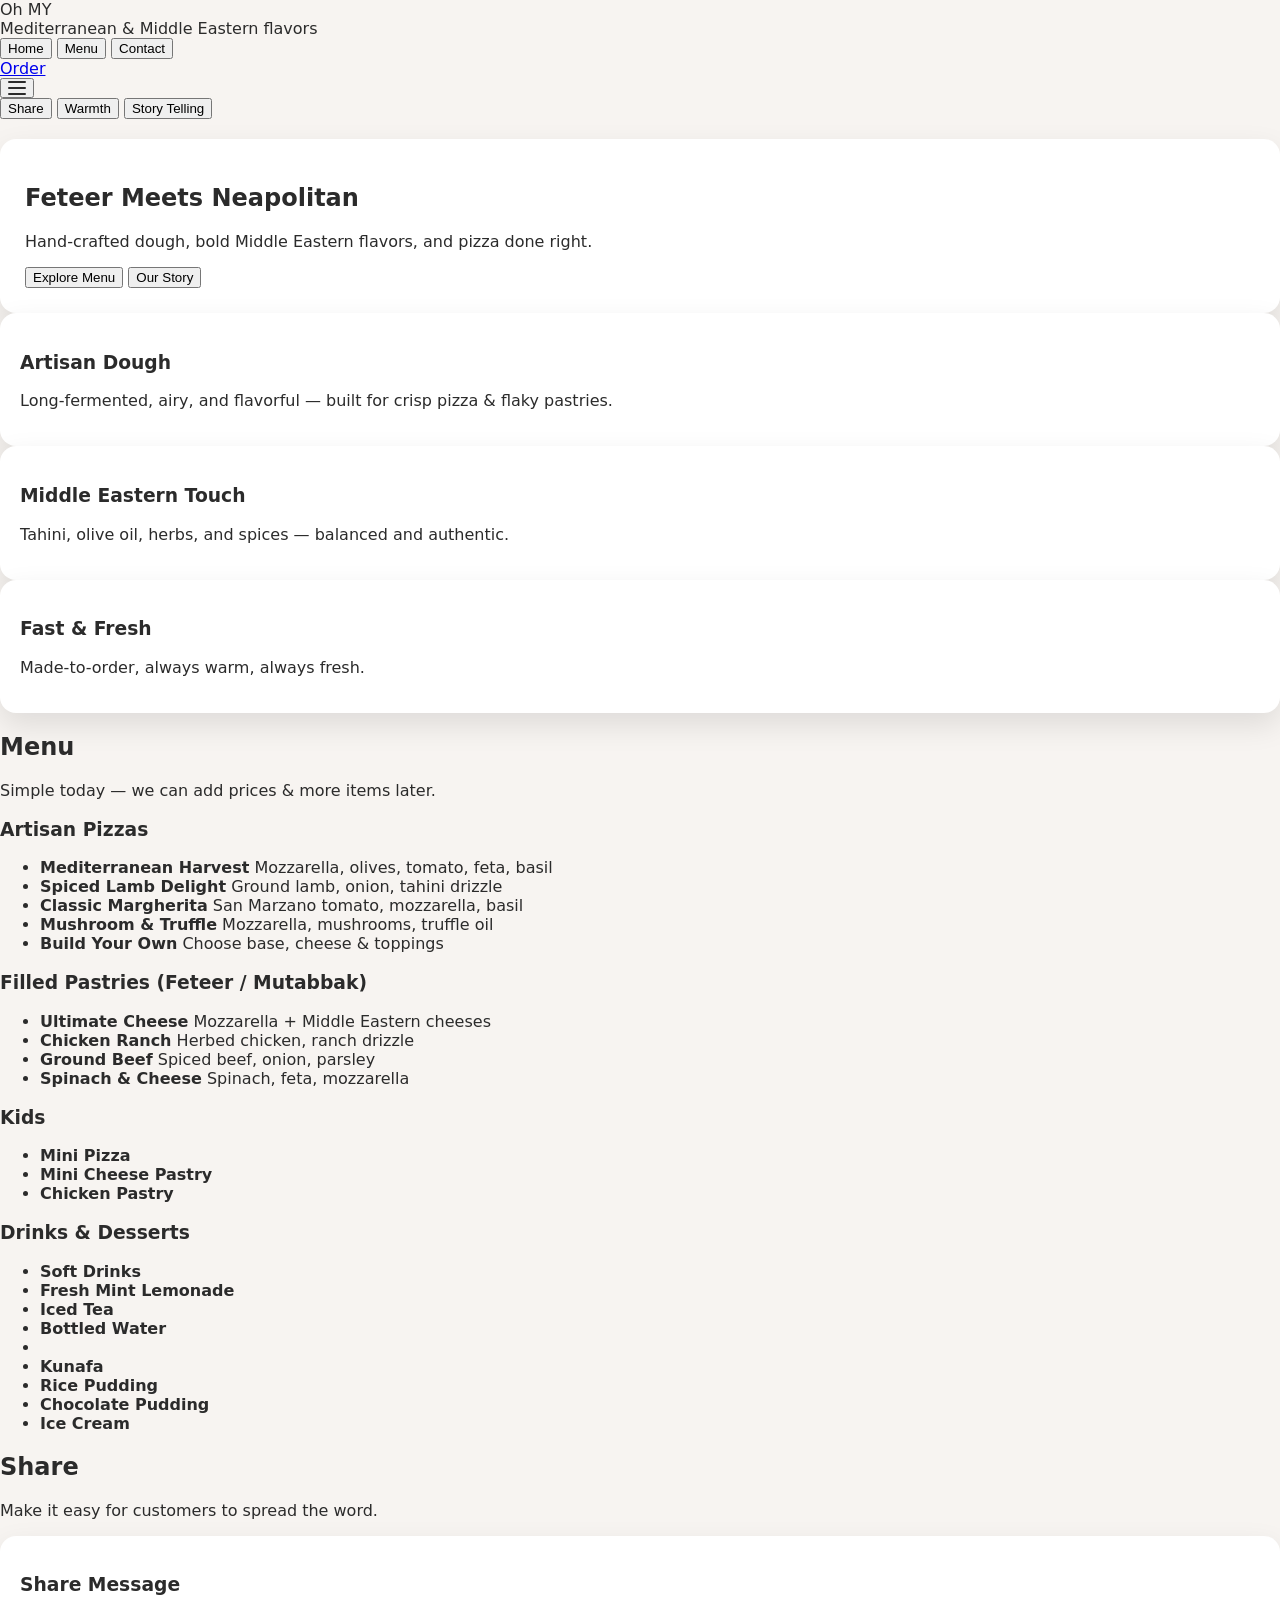
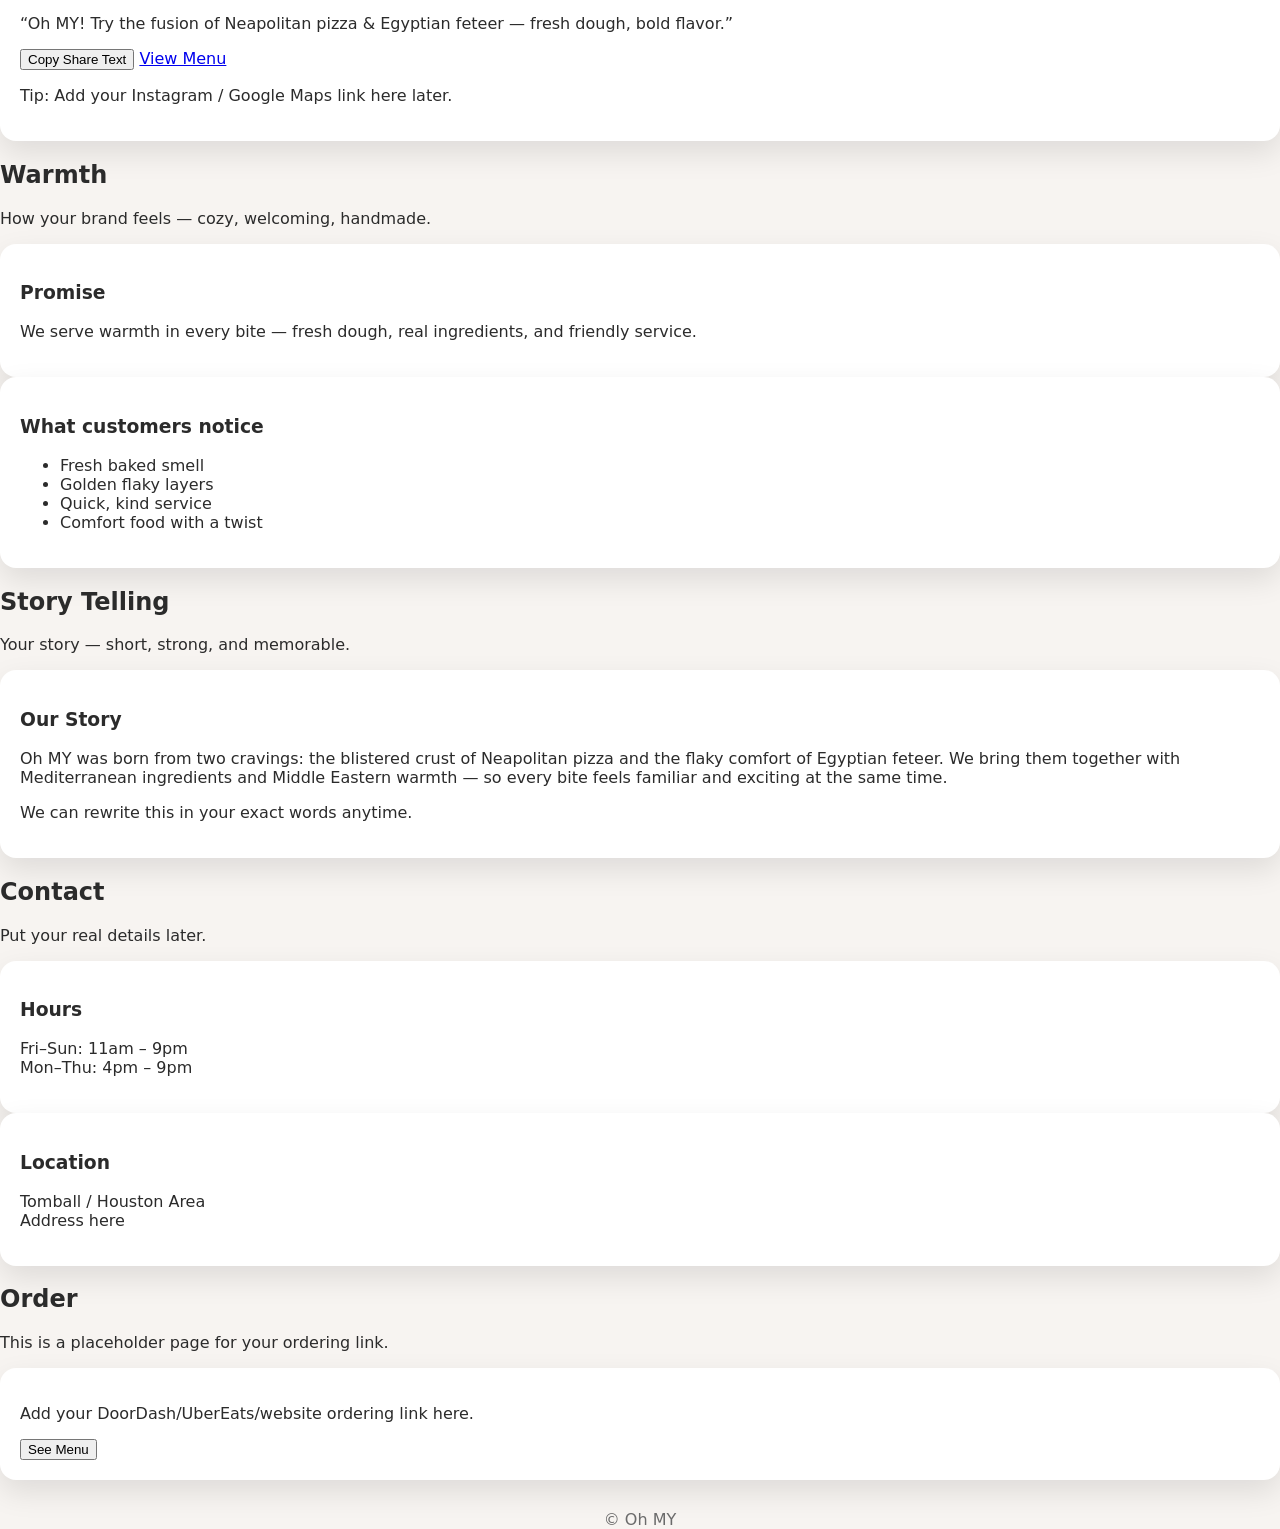
==== commit d5c3ed4d: "Update index.html" ====
--- a/index.html
+++ b/index.html
@@ -1,43 +1,228 @@
-<!DOCTYPE html>
+<!doctype html>
 <html lang="en">
 <head>
-  <meta charset="UTF-8" />
-  <meta name="viewport" content="width=device-width, initial-scale=1.0"/>
-  <title>Oh MY! | Middle Yeast</title>
+  <meta charset="utf-8" />
+  <meta name="viewport" content="width=device-width,initial-scale=1" />
+  <title>Oh MY</title>
   <link rel="stylesheet" href="style.css" />
-  <script src="site-config.js"></script>
 </head>
+
 <body>
-  <div id="siteHeader"></div>
-
-  <main class="container">
-    <section class="hero">
-      <h1>Where Dough Meets Flavor</h1>
-      <p>Oh MY! Fresh Dough. Fresh Flavor. <strong>Middle Yeast</strong> is built on family care, real fermentation, and cultural pride — pizza + feteer in one warm place.</p>
-      <div class="notice"><strong>Tip:</strong> Click <strong>Let’s Eat</strong> to choose Pickup (ASAP) or Delivery (coming soon).</div>
-    </section>
-
-   <section class="story">
-  <h2>Our Story</h2>
-  <p>
-    What started as a family concern about food discomfort became a journey
-    into fermentation, tradition, and better ingredients.
-    Middle Yeast was created to craft dough that feels as good as it tastes.
-  </p>
-  <a href="story.html">Read Our Story →</a>
-</section>
-  
-    <section class="cards">
+  <header class="topbar">
+    <div class="brand">
+      <div class="brand-mark">Oh <span>MY</span></div>
+      <div class="brand-sub">Mediterranean & Middle Eastern flavors</div>
+    </div>
+
+    <nav class="navlinks" aria-label="Primary">
+      <button class="navbtn" data-page="home">Home</button>
+      <button class="navbtn" data-page="menu">Menu</button>
+      <button class="navbtn" data-page="contact">Contact</button>
+    </nav>
+
+    <div class="right">
+      <a class="cta" href="#" data-page="order">Order</a>
+
+      <!-- Hamburger -->
+      <button id="menuToggle" class="hamburger" aria-label="Open menu" aria-expanded="false">
+        <span></span><span></span><span></span>
+      </button>
+
+      <!-- Dropdown -->
+      <div id="dropdown" class="dropdown" role="menu" aria-hidden="true">
+        <button class="dd-item" role="menuitem" data-page="share">Share</button>
+        <button class="dd-item" role="menuitem" data-page="warmth">Warmth</button>
+        <button class="dd-item" role="menuitem" data-page="story">Story Telling</button>
+      </div>
+    </div>
+  </header>
+
+  <main class="shell">
+    <!-- HOME -->
+    <section class="page active" id="page-home">
+      <div class="hero">
+        <div class="hero-card">
+          <h1>Feteer Meets Neapolitan</h1>
+          <p>Hand-crafted dough, bold Middle Eastern flavors, and pizza done right.</p>
+          <div class="hero-actions">
+            <button class="primary" data-page="menu">Explore Menu</button>
+            <button class="ghost" data-page="story">Our Story</button>
+          </div>
+        </div>
+
+        <!-- Replace hero.jpg with your image filename -->
+        <div class="hero-img" style="background-image:url('hero.jpg');" aria-label="Hero image"></div>
+      </div>
+
+      <div class="grid3">
+        <div class="card">
+          <h3>Artisan Dough</h3>
+          <p>Long-fermented, airy, and flavorful — built for crisp pizza & flaky pastries.</p>
+        </div>
+        <div class="card">
+          <h3>Middle Eastern Touch</h3>
+          <p>Tahini, olive oil, herbs, and spices — balanced and authentic.</p>
+        </div>
+        <div class="card">
+          <h3>Fast & Fresh</h3>
+          <p>Made-to-order, always warm, always fresh.</p>
+        </div>
+      </div>
+    </section>
+
+    <!-- MENU -->
+    <section class="page" id="page-menu">
+      <div class="pagehead">
+        <h2>Menu</h2>
+        <p>Simple today — we can add prices & more items later.</p>
+      </div>
+
+      <div class="menu-grid">
+        <div class="menu-card">
+          <h3>Artisan Pizzas</h3>
+          <ul class="menu-list">
+            <li><b>Mediterranean Harvest</b> <span>Mozzarella, olives, tomato, feta, basil</span></li>
+            <li><b>Spiced Lamb Delight</b> <span>Ground lamb, onion, tahini drizzle</span></li>
+            <li><b>Classic Margherita</b> <span>San Marzano tomato, mozzarella, basil</span></li>
+            <li><b>Mushroom & Truffle</b> <span>Mozzarella, mushrooms, truffle oil</span></li>
+            <li><b>Build Your Own</b> <span>Choose base, cheese & toppings</span></li>
+          </ul>
+        </div>
+
+        <div class="menu-card">
+          <h3>Filled Pastries (Feteer / Mutabbak)</h3>
+          <ul class="menu-list">
+            <li><b>Ultimate Cheese</b> <span>Mozzarella + Middle Eastern cheeses</span></li>
+            <li><b>Chicken Ranch</b> <span>Herbed chicken, ranch drizzle</span></li>
+            <li><b>Ground Beef</b> <span>Spiced beef, onion, parsley</span></li>
+            <li><b>Spinach & Cheese</b> <span>Spinach, feta, mozzarella</span></li>
+          </ul>
+        </div>
+
+        <div class="menu-card">
+          <h3>Kids</h3>
+          <ul class="menu-list">
+            <li><b>Mini Pizza</b></li>
+            <li><b>Mini Cheese Pastry</b></li>
+            <li><b>Chicken Pastry</b></li>
+          </ul>
+        </div>
+
+        <div class="menu-card">
+          <h3>Drinks & Desserts</h3>
+          <ul class="menu-list">
+            <li><b>Soft Drinks</b></li>
+            <li><b>Fresh Mint Lemonade</b></li>
+            <li><b>Iced Tea</b></li>
+            <li><b>Bottled Water</b></li>
+            <li class="divider"></li>
+            <li><b>Kunafa</b></li>
+            <li><b>Rice Pudding</b></li>
+            <li><b>Chocolate Pudding</b></li>
+            <li><b>Ice Cream</b></li>
+          </ul>
+        </div>
+      </div>
+    </section>
+
+    <!-- SHARE -->
+    <section class="page" id="page-share">
+      <div class="pagehead">
+        <h2>Share</h2>
+        <p>Make it easy for customers to spread the word.</p>
+      </div>
+
       <div class="card">
-        <h2>Quick Start</h2>
-        <p>Pickup is available now. Delivery will launch soon.</p>
-        <a class="btn primary" href="order.html">Let’s Eat</a>
-      </div>
-    <div class="footer">© <span id="year"></span> Middle Yeast</div>
+        <h3>Share Message</h3>
+        <p class="quote">“Oh MY! Try the fusion of Neapolitan pizza & Egyptian feteer — fresh dough, bold flavor.”</p>
+
+        <div class="row">
+          <button class="primary" id="copyShare">Copy Share Text</button>
+          <a class="ghostlink" href="#" data-page="menu">View Menu</a>
+        </div>
+
+        <p class="muted small">Tip: Add your Instagram / Google Maps link here later.</p>
+      </div>
+    </section>
+
+    <!-- WARMTH -->
+    <section class="page" id="page-warmth">
+      <div class="pagehead">
+        <h2>Warmth</h2>
+        <p>How your brand feels — cozy, welcoming, handmade.</p>
+      </div>
+
+      <div class="grid2">
+        <div class="card">
+          <h3>Promise</h3>
+          <p>We serve warmth in every bite — fresh dough, real ingredients, and friendly service.</p>
+        </div>
+        <div class="card">
+          <h3>What customers notice</h3>
+          <ul class="bullets">
+            <li>Fresh baked smell</li>
+            <li>Golden flaky layers</li>
+            <li>Quick, kind service</li>
+            <li>Comfort food with a twist</li>
+          </ul>
+        </div>
+      </div>
+    </section>
+
+    <!-- STORY -->
+    <section class="page" id="page-story">
+      <div class="pagehead">
+        <h2>Story Telling</h2>
+        <p>Your story — short, strong, and memorable.</p>
+      </div>
+
+      <div class="card">
+        <h3>Our Story</h3>
+        <p>
+          Oh MY was born from two cravings: the blistered crust of Neapolitan pizza and the flaky comfort of Egyptian feteer.
+          We bring them together with Mediterranean ingredients and Middle Eastern warmth — so every bite feels familiar and exciting at the same time.
+        </p>
+        <p class="muted small">We can rewrite this in your exact words anytime.</p>
+      </div>
+    </section>
+
+    <!-- CONTACT -->
+    <section class="page" id="page-contact">
+      <div class="pagehead">
+        <h2>Contact</h2>
+        <p>Put your real details later.</p>
+      </div>
+
+      <div class="grid2">
+        <div class="card">
+          <h3>Hours</h3>
+          <p>Fri–Sun: 11am – 9pm<br/>Mon–Thu: 4pm – 9pm</p>
+        </div>
+        <div class="card">
+          <h3>Location</h3>
+          <p>Tomball / Houston Area<br/><span class="muted">Address here</span></p>
+        </div>
+      </div>
+    </section>
+
+    <!-- ORDER -->
+    <section class="page" id="page-order">
+      <div class="pagehead">
+        <h2>Order</h2>
+        <p>This is a placeholder page for your ordering link.</p>
+      </div>
+
+      <div class="card">
+        <p>Add your DoorDash/UberEats/website ordering link here.</p>
+        <button class="primary" data-page="menu">See Menu</button>
+      </div>
+    </section>
   </main>
 
-<script src="site-config.js"></script>
-<script src="app.js"></script>
-<script src="header.js"></script>
+  <footer class="footer">
+    <span>© <span id="year"></span> Oh MY</span>
+  </footer>
+
+  <script src="app.js"></script>
 </body>
 </html>
--- a/style.css
+++ b/style.css
@@ -1,28 +1,34 @@
 :root{
-  --bg:#FFF8F2;
-  --brand:#A14E2C;
+  /* BRAND COLORS */
+  --bg:#D6CEC8;          /* header & logo blend */
+  --page:#F7F4F1;        /* soft page background */
+  --brand:#A14E2C;       /* wood/fire tone from logo */
   --text:#2B2B2B;
   --muted:#6B6B6B;
+
+  /* UI */
   --border:rgba(43,43,43,0.12);
   --shadow: 0 12px 30px rgba(0,0,0,0.10);
 }
 
+/* ===== BODY ===== */
 body{
   margin:0;
   font-family: system-ui, Segoe UI, Arial, sans-serif;
-  background: var(--bg);
+  background: var(--page);
   color: var(--text);
 }
 
+/* ===== CONTAINER ===== */
 .container{
   max-width: 1100px;
   margin: auto;
   padding: 20px;
 }
 
-/* HEADER */
+/* ===== HEADER ===== */
 .header{
-  background: var(--bg);   /* ✅ match page background */
+  background: var(--bg);
   border-bottom:1px solid var(--border);
 }
 
@@ -33,20 +39,20 @@
   padding:10px 16px;
 }
 
+.logo-wrap{
+  height: 140px;      /* controls logo size */
+  display:flex;
+  align-items:center;
+}
+
 .logo-wrap img{
-  width:100%;
   height:100%;
-  object-fit: contain;
-  transform: scale(1.1);   /* ✅ zoom in to remove empty space */
-  transform-origin: center;
-}
-.logo-wrap img{
-  width:100%;
-  height:100%;
+  width:auto;
   object-fit:contain;
-}
-
-/* BRAND TEXT */
+  transform:none;    /* remove zoom */
+}
+
+/* ===== BRAND CENTER ===== */
 .brand-center{
   text-align:center;
   flex:1;
@@ -67,58 +73,7 @@
   color:var(--muted);
 }
 
-/* BUTTON */
-.order-btn{
-  background:var(--brand);
-  color:white;
-  padding:10px 16px;
-  border-radius:30px;
-  font-weight:bold;
-  border:none;
-  cursor:pointer;
-}
-
-/* HERO */
-.hero{
-  background:white;
-  padding:25px;
-  border-radius:16px;
-  box-shadow:var(--shadow);
-  margin-top:20px;
-}
-
-/* CARDS */
-.cards{
-  display:grid;
-  grid-template-columns:1fr 1fr;
-  gap:16px;
-  margin-top:16px;
-}
-
-.card{
-  background:white;
-  padding:20px;
-  border-radius:16px;
-  box-shadow:var(--shadow);
-}
-
-.btn{
-  background:var(--brand);
-  color:white;
-  padding:8px 14px;
-  border-radius:12px;
-  border:none;
-  cursor:pointer;
-}
-
-.footer{
-  text-align:center;
-  margin-top:30px;
-  color:var(--muted);
-}
-/* ===== RIGHT SIDE HEADER FIX + DROPDOWN MENU ===== */
-
-/* Make the right side align nicely */
+/* ===== RIGHT SIDE ===== */
 .brand-right{
   display:flex;
   align-items:center;
@@ -126,57 +81,7 @@
   justify-content:flex-end;
 }
 
-/* Hide the dropdown links until menu button is clicked */
-.dropdown{
-  position: relative;
-}
-
-.dropdown-menu{
-  position:absolute;
-  right:0;
-  top: 54px;
-  width: 240px;
-  background: white;
-  border: 1px solid var(--border);
-  border-radius: 16px;
-  box-shadow: var(--shadow);
-  padding: 8px;
-  display:none;             /* ✅ hides links */
-  z-index: 999;
-}
-
-.dropdown-menu.show{
-  display:block;            /* ✅ shows when clicked */
-}
-
-.dropdown-menu a{
-  display:block;
-  padding: 10px 12px;
-  border-radius: 12px;
-  font-weight: 700;
-  text-decoration:none;
-  color: var(--text);
-}
-
-.dropdown-menu a:hover{
-  background: rgba(161,78,44,0.12);
-}
-
-/* Style the menu icon button */
-#menuBtn{
-  border: 1px solid var(--border);
-  background: white;
-  border-radius: 14px;
-  width: 44px;
-  height: 44px;
-  cursor:pointer;
-}
-
-/* Remove ugly default link underline in header area */
-.header a{
-  text-decoration:none;
-}
-/* ===== ICON BUTTONS (Cart + Menu) ===== */
+/* ===== ICON BUTTONS ===== */
 .icon-btn{
   width: 44px;
   height: 44px;
@@ -228,12 +133,91 @@
   border: 2px solid var(--bg);
 }
 
-/* Make header links not look like default blue */
+/* ===== DROPDOWN ===== */
+.dropdown{
+  position: relative;
+}
+
+.dropdown-menu{
+  position:absolute;
+  right:0;
+  top: 54px;
+  width: 240px;
+  background: white;
+  border: 1px solid var(--border);
+  border-radius: 16px;
+  box-shadow: var(--shadow);
+  padding: 8px;
+  display:none;
+  z-index: 999;
+}
+
+.dropdown-menu.show{
+  display:block;
+}
+
+.dropdown-menu a{
+  display:block;
+  padding: 10px 12px;
+  border-radius: 12px;
+  font-weight: 700;
+  text-decoration:none;
+  color: var(--text);
+}
+
+.dropdown-menu a:hover{
+  background: rgba(161,78,44,0.12);
+}
+
+/* Remove default link style */
 .header a{
+  text-decoration:none;
   color: inherit;
-  text-decoration:none;
-}
-
+}
+
+/* ===== HERO ===== */
+.hero{
+  background:white;
+  padding:25px;
+  border-radius:16px;
+  box-shadow:var(--shadow);
+  margin-top:20px;
+}
+
+/* ===== CARDS ===== */
+.cards{
+  display:grid;
+  grid-template-columns:1fr 1fr;
+  gap:16px;
+  margin-top:16px;
+}
+
+.card{
+  background:white;
+  padding:20px;
+  border-radius:16px;
+  box-shadow:var(--shadow);
+}
+
+/* ===== BUTTONS ===== */
+.btn,
+.order-btn{
+  background: var(--brand);
+  color: white;
+  padding:10px 18px;
+  border-radius: 28px;
+  border:none;
+  font-weight:700;
+  cursor:pointer;
+  box-shadow: 0 4px 10px rgba(0,0,0,0.08);
+}
+
+.btn:hover,
+.order-btn:hover{
+  background:#B35A35;
+}
+
+/* ===== STORY SECTION ===== */
 .story, .story-page{
   max-width: 900px;
   margin: 60px auto;
@@ -250,3 +234,10 @@
   line-height: 1.7;
   margin-bottom: 14px;
 }
+
+/* ===== FOOTER ===== */
+.footer{
+  text-align:center;
+  margin-top:30px;
+  color:var(--muted);
+}
